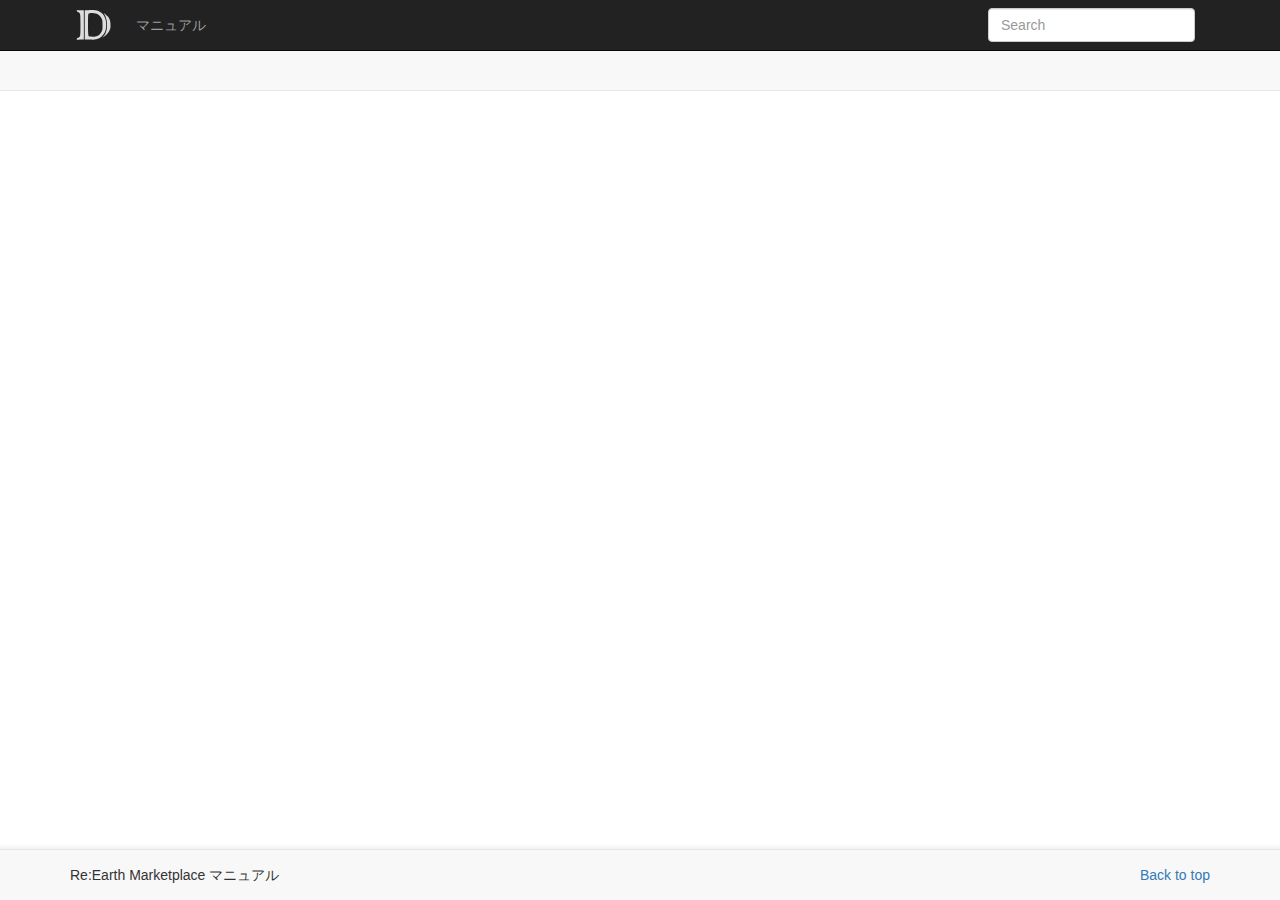
==== index.html @ 68f6476f "initial" ====
﻿<!DOCTYPE html>
<!--[if IE]><![endif]-->
<html>
  
  <head>
    <meta charset="utf-8">
    <meta http-equiv="X-UA-Compatible" content="IE=edge,chrome=1">
    <title> | Re:Earth Marketplace &#12510;&#12491;&#12517;&#12450;&#12523; </title>
    <meta name="viewport" content="width=device-width">
    <meta name="title" content=" | Re:Earth Marketplace &#12510;&#12491;&#12517;&#12450;&#12523; ">
    <meta name="generator" content="docfx 2.59.4.0">
    
    <link rel="shortcut icon" href="favicon.ico">
    <link rel="stylesheet" href="styles/docfx.vendor.css">
    <link rel="stylesheet" href="styles/docfx.css">
    <link rel="stylesheet" href="styles/main.css">
    <meta property="docfx:navrel" content="toc.html">
    <meta property="docfx:tocrel" content="toc.html">
    
    <meta property="docfx:rel" content="">
    
  </head>
  <body data-spy="scroll" data-target="#affix" data-offset="120">
    <div id="wrapper">
      <header>
        
        <nav id="autocollapse" class="navbar navbar-inverse ng-scope" role="navigation">
          <div class="container">
            <div class="navbar-header">
              <button type="button" class="navbar-toggle" data-toggle="collapse" data-target="#navbar">
                <span class="sr-only">Toggle navigation</span>
                <span class="icon-bar"></span>
                <span class="icon-bar"></span>
                <span class="icon-bar"></span>
              </button>
              
              <a class="navbar-brand" href="index.html">
                <img id="logo" class="svg" src="logo.svg" alt="">
              </a>
            </div>
            <div class="collapse navbar-collapse" id="navbar">
              <form class="navbar-form navbar-right" role="search" id="search">
                <div class="form-group">
                  <input type="text" class="form-control" id="search-query" placeholder="Search" autocomplete="off">
                </div>
              </form>
            </div>
          </div>
        </nav>
        
        <div class="subnav navbar navbar-default">
          <div class="container hide-when-search" id="breadcrumb">
            <ul class="breadcrumb">
              <li></li>
            </ul>
          </div>
        </div>
      </header>
      <div class="container body-content">
        
        <div id="search-results">
          <div class="search-list">Search Results for <span></span></div>
          <div class="sr-items">
            <p><i class="glyphicon glyphicon-refresh index-loading"></i></p>
          </div>
          <ul id="pagination" data-first="First" data-prev="Previous" data-next="Next" data-last="Last"></ul>
        </div>
      </div>
      <div role="main" class="container body-content hide-when-search">
        <div class="article row grid">
          <div class="col-md-10">
            <article class="content wrap" id="_content" data-uid="">

</article>
          </div>
          
          <div class="hidden-sm col-md-2" role="complementary">
            <div class="sideaffix">
              <div class="contribution">
                <ul class="nav">
                  <li>
                    <a href="https://github.com/eukarya-inc/PLATEAU-R4-PS23-plugin-sharing-platform-Manual/blob/main/index.md/#L1" class="contribution-link">Improve this Doc</a>
                  </li>
                </ul>
              </div>
              <nav class="bs-docs-sidebar hidden-print hidden-xs hidden-sm affix" id="affix">
                <h5>In This Article</h5>
                <div></div>
              </nav>
            </div>
          </div>
        </div>
      </div>
      
      <footer>
        <div class="grad-bottom"></div>
        <div class="footer">
          <div class="container">
            <span class="pull-right">
              <a href="#top">Back to top</a>
            </span>
            Re:Earth Marketplace マニュアル
            
          </div>
        </div>
      </footer>
    </div>
    
    <script type="text/javascript" src="styles/docfx.vendor.js"></script>
    <script type="text/javascript" src="styles/docfx.js"></script>
    <script type="text/javascript" src="styles/main.js"></script>
  </body>
</html>
---- styles/docfx.css ----
/* Copyright (c) Microsoft Corporation. All Rights Reserved. Licensed under the MIT License. See License.txt in the project root for license information. */
html,
body {
  font-family: 'Segoe UI', Tahoma, Helvetica, sans-serif;
  height: 100%;
}
button,
a {
  color: #337ab7;
  cursor: pointer;
}
button:hover,
button:focus,
a:hover,
a:focus {
  color: #23527c;
  text-decoration: none;
}
a.disable,
a.disable:hover {
  text-decoration: none;
  cursor: default;
  color: #000000;
}

h1, h2, h3, h4, h5, h6, .text-break {
    word-wrap: break-word;
    word-break: break-word;
}

h1 mark,
h2 mark,
h3 mark,
h4 mark,
h5 mark,
h6 mark {
  padding: 0;
}

.inheritance .level0:before,
.inheritance .level1:before,
.inheritance .level2:before,
.inheritance .level3:before,
.inheritance .level4:before,
.inheritance .level5:before,
.inheritance .level6:before,
.inheritance .level7:before,
.inheritance .level8:before,
.inheritance .level9:before {
    content: '↳';
    margin-right: 5px;
}

.inheritance .level0 {
    margin-left: 0em;
}

.inheritance .level1 {
    margin-left: 1em;
}

.inheritance .level2 {
    margin-left: 2em;
}

.inheritance .level3 {
    margin-left: 3em;
}

.inheritance .level4 {
    margin-left: 4em;
}

.inheritance .level5 {
    margin-left: 5em;
}

.inheritance .level6 {
    margin-left: 6em;
}

.inheritance .level7 {
    margin-left: 7em;
}

.inheritance .level8 {
    margin-left: 8em;
}

.inheritance .level9 {
    margin-left: 9em;
}

.level0.summary {
  margin: 2em 0 2em 0;
}

.level1.summary {
  margin: 1em 0 1em 0;
}

span.parametername,
span.paramref,
span.typeparamref {
    font-style: italic;
}
span.languagekeyword{
    font-weight: bold;
}

svg:hover path {
    fill: #ffffff;
}

.hljs {
  display: inline;
  background-color: inherit;
  padding: 0;
}
/* additional spacing fixes */
.btn + .btn {
  margin-left: 10px;
}
.btn.pull-right {
  margin-left: 10px;
  margin-top: 5px;
}
.table {
  margin-bottom: 10px;
}
table p {
  margin-bottom: 0;
}
table a {
  display: inline-block;
}

/* Make hidden attribute compatible with old browser.*/
[hidden] {
  display: none !important;
}

h1,
.h1,
h2,
.h2,
h3,
.h3 {
  margin-top: 15px;
  margin-bottom: 10px;
  font-weight: 400;
}
h4,
.h4,
h5,
.h5,
h6,
.h6 {
  margin-top: 10px;
  margin-bottom: 5px;
}
.navbar {
  margin-bottom: 0;
}
#wrapper {
  min-height: 100%;
  position: relative;
}
/* blends header footer and content together with gradient effect */
.grad-top {
  /* For Safari 5.1 to 6.0 */
  /* For Opera 11.1 to 12.0 */
  /* For Firefox 3.6 to 15 */
  background: linear-gradient(rgba(0, 0, 0, 0.05), rgba(0, 0, 0, 0));
  /* Standard syntax */
  height: 5px;
}
.grad-bottom {
  /* For Safari 5.1 to 6.0 */
  /* For Opera 11.1 to 12.0 */
  /* For Firefox 3.6 to 15 */
  background: linear-gradient(rgba(0, 0, 0, 0), rgba(0, 0, 0, 0.05));
  /* Standard syntax */
  height: 5px;
}
.divider {
  margin: 0 5px;
  color: #cccccc;
}
hr {
  border-color: #cccccc;
}
header {
  position: fixed;
  top: 0;
  left: 0;
  right: 0;
  z-index: 1000;
}
header .navbar {
  border-width: 0 0 1px;
  border-radius: 0;
}
.navbar-brand {
  font-size: inherit;
  padding: 0;
}
.navbar-collapse {
  margin: 0 -15px;
}
.subnav {
  min-height: 40px;
}

.inheritance h5, .inheritedMembers h5{
  padding-bottom: 5px;
  border-bottom: 1px solid #ccc;
}

article h1, article h2, article h3, article h4{
  margin-top: 25px;
}

article h4{
  border: 0;
  font-weight: bold;
  margin-top: 2em;
}

article span.small.pull-right{
  margin-top: 20px;
}

article section {
  margin-left: 1em;
}

/*.expand-all {
  padding: 10px 0;
}*/
.breadcrumb {
  margin: 0;
  padding: 10px 0;
  background-color: inherit;
  white-space: nowrap;
}
.breadcrumb > li + li:before {
  content: "\00a0/";
}
#autocollapse.collapsed .navbar-header {
  float: none;
}
#autocollapse.collapsed .navbar-toggle {
  display: block;
}
#autocollapse.collapsed .navbar-collapse {
  border-top: 1px solid transparent;
  box-shadow: inset 0 1px 0 rgba(255, 255, 255, 0.1);
}
#autocollapse.collapsed .navbar-collapse.collapse {
  display: none !important;
}
#autocollapse.collapsed .navbar-nav {
  float: none !important;
  margin: 7.5px -15px;
}
#autocollapse.collapsed .navbar-nav > li {
  float: none;
}
#autocollapse.collapsed .navbar-nav > li > a {
  padding-top: 10px;
  padding-bottom: 10px;
}
#autocollapse.collapsed .collapse.in,
#autocollapse.collapsed .collapsing {
  display: block !important;
}
#autocollapse.collapsed .collapse.in .navbar-right,
#autocollapse.collapsed .collapsing .navbar-right {
  float: none !important;
}
#autocollapse .form-group {
  width: 100%;
}
#autocollapse .form-control {
  width: 100%;
}
#autocollapse .navbar-header {
  margin-left: 0;
  margin-right: 0;
}
#autocollapse .navbar-brand {
  margin-left: 0;
}
.collapse.in,
.collapsing {
  text-align: center;
}
.collapsing .navbar-form {
  margin: 0 auto;
  max-width: 400px;
  padding: 10px 15px;
  box-shadow: inset 0 1px 0 rgba(255, 255, 255, 0.1), 0 1px 0 rgba(255, 255, 255, 0.1);
}
.collapsed .collapse.in .navbar-form {
  margin: 0 auto;
  max-width: 400px;
  padding: 10px 15px;
  box-shadow: inset 0 1px 0 rgba(255, 255, 255, 0.1), 0 1px 0 rgba(255, 255, 255, 0.1);
}
.navbar .navbar-nav {
  display: inline-block;
}
.docs-search {
  background: white;
  vertical-align: middle;
}
.docs-search > .search-query {
  font-size: 14px;
  border: 0;
  width: 120%;
  color: #555;
}
.docs-search > .search-query:focus {
  outline: 0;
}
.search-results-frame {
  clear: both;
  display: table;
  width: 100%;
}
.search-results.ng-hide {
  display: none;
}
.search-results-container {
  padding-bottom: 1em;
  border-top: 1px solid #111;
  background: rgba(25, 25, 25, 0.5);
}
.search-results-container .search-results-group {
  padding-top: 50px !important;
  padding: 10px;
}
.search-results-group-heading {
  font-family: "Open Sans";
  padding-left: 10px;
  color: white;
}
.search-close {
  position: absolute;
  left: 50%;
  margin-left: -100px;
  color: white;
  text-align: center;
  padding: 5px;
  background: #333;
  border-top-right-radius: 5px;
  border-top-left-radius: 5px;
  width: 200px;
  box-shadow: 0 0 10px #111;
}
#search {
  display: none;
}

/* Search results display*/
#search-results {
  max-width: 960px !important;
  margin-top: 120px;
  margin-bottom: 115px;
  margin-left: auto;
  margin-right: auto;
  line-height: 1.8;
  display: none;
}

#search-results>.search-list {
  text-align: center;
  font-size: 2.5rem;
  margin-bottom: 50px;
}

#search-results p {
  text-align: center;
}

#search-results p .index-loading {
  animation: index-loading 1.5s infinite linear;
  -webkit-animation: index-loading 1.5s infinite linear;
  -o-animation: index-loading 1.5s infinite linear;
  font-size: 2.5rem;
}

@keyframes index-loading {
    from { transform: scale(1) rotate(0deg);}
    to { transform: scale(1) rotate(360deg);}
}

@-webkit-keyframes index-loading {
    from { -webkit-transform: rotate(0deg);}
    to { -webkit-transform: rotate(360deg);}
}

@-o-keyframes index-loading {
    from { -o-transform: rotate(0deg);}
    to { -o-transform: rotate(360deg);}
}

#search-results .sr-items {
  font-size: 24px;
}

.sr-item {
  margin-bottom: 25px;
}

.sr-item>.item-href {
  font-size: 14px;
  color: #093;
}

.sr-item>.item-brief {
  font-size: 13px;
}

.pagination>li>a {
  color: #47A7A0
}

.pagination>.active>a {
  background-color: #47A7A0;
  border-color: #47A7A0;
}

.fixed_header {
  position: fixed;
  width: 100%;
  padding-bottom: 10px;
  padding-top: 10px;
  margin: 0px;
  top: 0;
  z-index: 9999;
  left: 0;
}

.fixed_header+.toc{
  margin-top: 50px;
  margin-left: 0;
}

.sidenav, .fixed_header, .toc  {
  background-color: #f1f1f1;
}

.sidetoc {
  position: fixed;
  width: 260px;
  top: 150px;
  bottom: 0;
  overflow-x: hidden;
  overflow-y: auto;
  background-color: #f1f1f1;
  border-left: 1px solid #e7e7e7;
  border-right: 1px solid #e7e7e7;
  z-index: 1;
}

.sidetoc.shiftup {
  bottom: 70px;
}

body .toc{
  background-color: #f1f1f1;
  overflow-x: hidden;
}

.sidetoggle.ng-hide {
  display: block !important;
}
.sidetoc-expand > .caret {
  margin-left: 0px;
  margin-top: -2px;
}
.sidetoc-expand > .caret-side {
  border-left: 4px solid;
  border-top: 4px solid transparent;
  border-bottom: 4px solid transparent;
  margin-left: 4px;
  margin-top: -4px;
}
.sidetoc-heading {
  font-weight: 500;
}

.toc {
  margin: 0px 0 0 10px;
  padding: 0 10px;
}
.expand-stub {
  position: absolute;
  left: -10px;
}
.toc .nav > li > a.sidetoc-expand {
  position: absolute;
  top: 0;
  left: 0;
}
.toc .nav > li > a {
  color: #666666;
  margin-left: 5px;
  display: block;
  padding: 0;
}
.toc .nav > li > a:hover,
.toc .nav > li > a:focus {
  color: #000000;
  background: none;
  text-decoration: inherit;
}
.toc .nav > li.active > a {
  color: #337ab7;
}
.toc .nav > li.active > a:hover,
.toc .nav > li.active > a:focus {
  color: #23527c;
}

.toc .nav > li> .expand-stub {
  cursor: pointer;
}

.toc .nav > li.active > .expand-stub::before,
.toc .nav > li.in > .expand-stub::before,
.toc .nav > li.in.active > .expand-stub::before,
.toc .nav > li.filtered > .expand-stub::before {
    content: "-";
}

.toc .nav > li > .expand-stub::before,
.toc .nav > li.active > .expand-stub::before {
    content: "+";
}

.toc .nav > li.filtered > ul,
.toc .nav > li.in > ul {
  display: block;
}

.toc .nav > li > ul {
  display: none;
}

.toc ul{
  font-size: 12px;
  margin: 0 0 0 3px;
}

.toc .level1 > li {
  font-weight: bold;
  margin-top: 10px;
  position: relative;
  font-size: 16px;
}
.toc .level2 {
  font-weight: normal;
  margin: 5px 0 0 15px;
  font-size: 14px;
}
.toc-toggle {
  display: none;
  margin: 0 15px 0px 15px;
}
.sidefilter {
  position: fixed;
  top: 90px;
  width: 260px;
  background-color: #f1f1f1;
  padding: 15px;
  border-left: 1px solid #e7e7e7;
  border-right: 1px solid #e7e7e7;
  z-index: 1;
}
.toc-filter {
  border-radius: 5px;
  background: #fff;
  color: #666666;
  padding: 5px;
  position: relative;
  margin: 0 5px 0 5px;
}
.toc-filter > input {
  border: 0;
  color: #666666;
  padding-left: 20px;
  padding-right: 20px;
  width: 100%;
}
.toc-filter > input:focus {
  outline: 0;
}
.toc-filter > .filter-icon {
  position: absolute;
  top: 10px;
  left: 5px;
}
.toc-filter > .clear-icon {
  position: absolute;
  top: 10px;
  right: 5px;
}
.article {
  margin-top: 120px;
  margin-bottom: 115px;
}

#_content>a{
  margin-top: 105px;
}

.article.grid-right {
  margin-left: 280px;
}

.inheritance hr {
  margin-top: 5px;
  margin-bottom: 5px;
}
.article img {
  max-width: 100%;
}
.sideaffix {
  display: none;
  margin-top: 50px;
  font-size: 12px;
  max-height: 100%;
  overflow: hidden;
  top: 100px;
  bottom: 10px;
  position: fixed;
}
.sideaffix.shiftup {
  bottom: 70px;
}
.affix {
  position: relative;
  height: 100%;
}
.sideaffix > div.contribution {
  margin-bottom: 20px;
}
.sideaffix > div.contribution > ul > li > a.contribution-link {
  padding: 6px 10px;
  font-weight: bold;
  font-size: 14px;
}
.sideaffix > div.contribution > ul > li > a.contribution-link:hover {
  background-color: #ffffff;
}
.sideaffix ul.nav > li > a:focus {
  background: none;
}
.affix h5 {
  font-weight: bold;
  text-transform: uppercase;
  padding-left: 10px;
  font-size: 12px;
}
.affix > ul.level1 {
  overflow: hidden;
  padding-bottom: 10px;
  height: calc(100% - 100px);
}
.affix ul > li > a:before {
  color: #cccccc;
  position: absolute;
}
.affix ul > li > a:hover {
  background: none;
  color: #666666;
}
.affix ul > li.active > a,
.affix ul > li.active > a:before {
  color: #337ab7;
}
.affix ul > li > a {
  padding: 5px 12px;
  color: #666666;
}
.affix > ul > li.active:last-child {
  margin-bottom: 50px;
}
.affix > ul > li > a:before {
  content: "|";
  font-size: 16px;
  top: 1px;
  left: 0;
}
.affix > ul > li.active > a,
.affix > ul > li.active > a:before {
  color: #337ab7;
  font-weight: bold;
}
.affix ul ul > li > a {
  padding: 2px 15px;
}
.affix ul ul > li > a:before {
  content: ">";
  font-size: 14px;
  top: -1px;
  left: 5px;
}
.affix ul > li > a:before,
.affix ul ul {
  display: none;
}
.affix ul > li.active > ul,
.affix ul > li.active > a:before,
.affix ul > li > a:hover:before {
  display: block;
  white-space: nowrap;
}
.codewrapper {
  position: relative;
}
.trydiv {
  height: 0px;
}
.tryspan {
  position: absolute;
  top: 0px;
  right: 0px;
  border-style: solid;
  border-radius: 0px 4px;
  box-sizing: border-box;
  border-width: 1px;
  border-color: #cccccc;
  text-align: center;
  padding: 2px 8px;
  background-color: white;
  font-size: 12px;
  cursor: pointer;
  z-index: 100;
  display: none;
  color: #767676;
}
.tryspan:hover {
  background-color: #3b8bd0;
  color: white;
  border-color: #3b8bd0;
}
.codewrapper:hover .tryspan {
  display: block;
}
.sample-response .response-content{
  max-height: 200px;
}
footer {
  position: absolute;
  left: 0;
  right: 0;
  bottom: 0;
  z-index: 1000;
}
.footer {
  border-top: 1px solid #e7e7e7;
  background-color: #f8f8f8;
  padding: 15px 0;
}
@media (min-width: 768px) {
  #sidetoggle.collapse {
    display: block;
  }
  .topnav .navbar-nav {
    float: none;
    white-space: nowrap;
  }
  .topnav .navbar-nav > li {
    float: none;
    display: inline-block;
  }
}
@media only screen and (max-width: 768px) {
  #mobile-indicator {
    display: block;
  }
  /* TOC display for responsive */
  .article {
    margin-top: 30px !important;
  }
  header {
    position: static;
  }
  .topnav {
    text-align: center;
  }
  .sidenav {
    padding: 15px 0;
    margin-left: -15px;
    margin-right: -15px;
  }
  .sidefilter {
    position: static;
    width: auto;
    float: none;
    border: none;
  }
  .sidetoc {
    position: static;
    width: auto;
    float: none;
    padding-bottom: 0px;
    border: none;
  }
  .toc .nav > li, .toc .nav > li >a {
    display: inline-block;
  }
  .toc li:after {
    margin-left: -3px;
    margin-right: 5px;
    content: ", ";
    color: #666666;
  }
  .toc .level1 > li {
    display: block;
  }
  
  .toc .level1 > li:after {
    display: none;
  }
  .article.grid-right {
    margin-left: 0;
  }
  .grad-top,
  .grad-bottom {
    display: none;
  }
  .toc-toggle {
    display: block;
  }
  .sidetoggle.ng-hide {
    display: none !important;
  }
  /*.expand-all {
    display: none;
  }*/
  .sideaffix {
    display: none;
  }
  .mobile-hide {
    display: none;
  }
  .breadcrumb {
    white-space: inherit;
  }

  /* workaround for #hashtag url is no longer needed*/
  h1:before,
  h2:before,
  h3:before,
  h4:before {
      content: '';
      display: none;
  }
}

/* For toc iframe */
@media (max-width: 260px) {
  .toc .level2 > li {
    display: block;
  }

  .toc .level2 > li:after {
    display: none;
  }
}

/* Code snippet */
code {
  color: #717374;
  background-color: #f1f2f3;
}

a code {
  color: #337ab7;
  background-color: #f1f2f3;
}

a code:hover {
  text-decoration: underline;
}

.hljs-keyword {
  color: rgb(86,156,214);
}

.hljs-string {
  color: rgb(214, 157, 133);
}

pre {
  border: 0;
}

/* For code snippet line highlight */
pre > code .line-highlight {
  background-color: #ffffcc;
}

/* Alerts */
.alert h5 {
    text-transform: uppercase;
    font-weight: bold;
    margin-top: 0;
}

.alert h5:before {
    position:relative;
    top:1px;
    display:inline-block;
    font-family:'Glyphicons Halflings';
    line-height:1;
    -webkit-font-smoothing:antialiased;
    -moz-osx-font-smoothing:grayscale;
    margin-right: 5px;
    font-weight: normal;
}

.alert-info h5:before {
    content:"\e086"
}

.alert-warning h5:before {
    content:"\e127"
}

.alert-danger h5:before {
    content:"\e107"
}

/* For Embedded Video */
div.embeddedvideo {
    padding-top: 56.25%;
    position: relative;
    width: 100%;
}

div.embeddedvideo iframe {
    position: absolute;
    top: 0;
    left: 0;
    right: 0;
    bottom: 0;
    width: 100%;
    height: 100%;
}

/* For printer */
@media print{
  .article.grid-right {
    margin-top: 0px;
    margin-left: 0px;
  }
  .sideaffix {
    display: none;
  }
  .mobile-hide {
    display: none;
  }
  .footer {
    display: none;
  }
}

/* For tabbed content */

.tabGroup {
  margin-top: 1rem; }
  .tabGroup ul[role="tablist"] {
    margin: 0;
    padding: 0;
    list-style: none; }
    .tabGroup ul[role="tablist"] > li {
      list-style: none;
      display: inline-block; }
  .tabGroup a[role="tab"] {
    color: #6e6e6e;
    box-sizing: border-box;
    display: inline-block;
    padding: 5px 7.5px;
    text-decoration: none;
    border-bottom: 2px solid #fff; }
    .tabGroup a[role="tab"]:hover, .tabGroup a[role="tab"]:focus, .tabGroup a[role="tab"][aria-selected="true"] {
      border-bottom: 2px solid #0050C5; }
    .tabGroup a[role="tab"][aria-selected="true"] {
      color: #222; }
    .tabGroup a[role="tab"]:hover, .tabGroup a[role="tab"]:focus {
      color: #0050C5; }
    .tabGroup a[role="tab"]:focus {
      outline: 1px solid #0050C5;
      outline-offset: -1px; }
  @media (min-width: 768px) {
    .tabGroup a[role="tab"] {
      padding: 5px 15px; } }
  .tabGroup section[role="tabpanel"] {
    border: 1px solid #e0e0e0;
    padding: 15px;
    margin: 0;
    overflow: hidden; }
    .tabGroup section[role="tabpanel"] > .codeHeader,
    .tabGroup section[role="tabpanel"] > pre {
      margin-left: -16px;
      margin-right: -16px; }
    .tabGroup section[role="tabpanel"] > :first-child {
      margin-top: 0; }
    .tabGroup section[role="tabpanel"] > pre:last-child {
      display: block;
      margin-bottom: -16px; }

.mainContainer[dir='rtl'] main ul[role="tablist"] {
  margin: 0; }

/* Color theme */

/* These are not important, tune down **/
.decalaration, .fieldValue, .parameters, .returns {
  color: #a2a2a2;
}

/* Major sections, increase visibility **/
#fields, #properties, #methods, #events {
    font-weight: bold;
    margin-top: 2em;
}
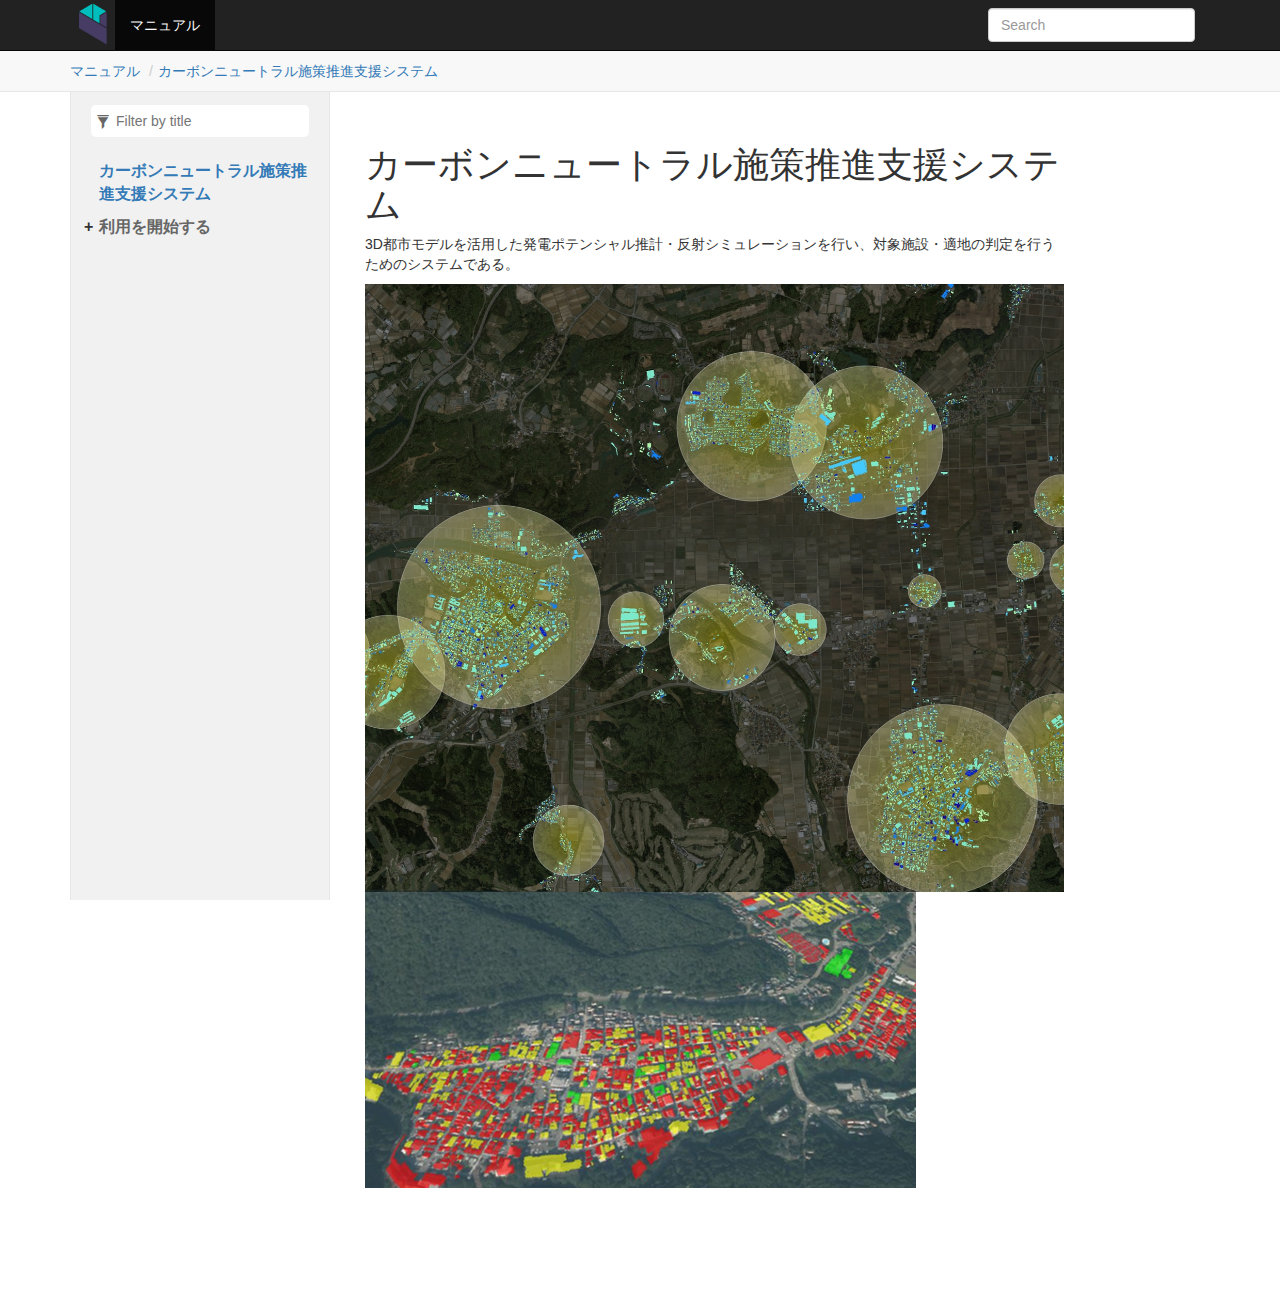
==== commit cfc4fa1b: "update directory" ====
--- a/index.html
+++ b/index.html
@@ -1,21 +1,20 @@
 ﻿<!DOCTYPE html>
 <!--[if IE]><![endif]-->
 <html>
-  
+
   <head>
     <meta charset="utf-8">
-    <meta http-equiv="X-UA-Compatible" content="IE=edge,chrome=1">
-    <title> | Re:Earth Marketplace &#12510;&#12491;&#12517;&#12450;&#12523; </title>
-    <meta name="viewport" content="width=device-width">
-    <meta name="title" content=" | Re:Earth Marketplace &#12510;&#12491;&#12517;&#12450;&#12523; ">
-    <meta name="generator" content="docfx 2.59.4.0">
+      <meta http-equiv="X-UA-Compatible" content="IE=edge,chrome=1">
+      <title>カーボンニュートラル施策推進支援システム </title>
+      <meta name="viewport" content="width=device-width">
+      <meta name="title" content="カーボンニュートラル施策推進支援システム ">
     
-    <link rel="shortcut icon" href="favicon.ico">
-    <link rel="stylesheet" href="styles/docfx.vendor.css">
-    <link rel="stylesheet" href="styles/docfx.css">
-    <link rel="stylesheet" href="styles/main.css">
-    <meta property="docfx:navrel" content="toc.html">
-    <meta property="docfx:tocrel" content="toc.html">
+      <link rel="shortcut icon" href="favicon.ico">
+      <link rel="stylesheet" href="styles/docfx.vendor.min.css">
+      <link rel="stylesheet" href="styles/docfx.css">
+      <link rel="stylesheet" href="styles/main.css">
+      <meta property="docfx:navrel" content="toc.html">
+      <meta property="docfx:tocrel" content="manual/toc.html">
     
     <meta property="docfx:rel" content="">
     
@@ -23,7 +22,7 @@
   <body data-spy="scroll" data-target="#affix" data-offset="120">
     <div id="wrapper">
       <header>
-        
+
         <nav id="autocollapse" class="navbar navbar-inverse ng-scope" role="navigation">
           <div class="container">
             <div class="navbar-header">
@@ -33,9 +32,9 @@
                 <span class="icon-bar"></span>
                 <span class="icon-bar"></span>
               </button>
-              
+
               <a class="navbar-brand" href="index.html">
-                <img id="logo" class="svg" src="logo.svg" alt="">
+                <img id="logo" class="svg" src="resources/logo.svg" alt="">
               </a>
             </div>
             <div class="collapse navbar-collapse" id="navbar">
@@ -47,7 +46,7 @@
             </div>
           </div>
         </nav>
-        
+
         <div class="subnav navbar navbar-default">
           <div class="container hide-when-search" id="breadcrumb">
             <ul class="breadcrumb">
@@ -57,7 +56,7 @@
         </div>
       </header>
       <div class="container body-content">
-        
+
         <div id="search-results">
           <div class="search-list">Search Results for <span></span></div>
           <div class="sr-items">
@@ -67,31 +66,36 @@
         </div>
       </div>
       <div role="main" class="container body-content hide-when-search">
-        <div class="article row grid">
+
+        <div class="sidenav hide-when-search">
+          <a class="btn toc-toggle collapse" data-toggle="collapse" href="#sidetoggle" aria-expanded="false" aria-controls="sidetoggle">Show / Hide Table of Contents</a>
+          <div class="sidetoggle collapse" id="sidetoggle">
+            <div id="sidetoc"></div>
+          </div>
+        </div>
+        <div class="article row grid-right">
           <div class="col-md-10">
             <article class="content wrap" id="_content" data-uid="">
+<h1 id="カーボンニュートラル施策推進支援システム">カーボンニュートラル施策推進支援システム</h1>
+
+<p>3D都市モデルを活用した発電ポテンシャル推計・反射シミュレーションを行い、対象施設・適地の判定を行うためのシステムである。</p>
+<p><img src="resources/index1.png" alt="">
+<img src="resources/index2.png" alt=""></p>
 
 </article>
           </div>
-          
+
           <div class="hidden-sm col-md-2" role="complementary">
             <div class="sideaffix">
-              <div class="contribution">
-                <ul class="nav">
-                  <li>
-                    <a href="https://github.com/eukarya-inc/PLATEAU-R4-PS23-plugin-sharing-platform-Manual/blob/main/index.md/#L1" class="contribution-link">Improve this Doc</a>
-                  </li>
-                </ul>
-              </div>
               <nav class="bs-docs-sidebar hidden-print hidden-xs hidden-sm affix" id="affix">
-                <h5>In This Article</h5>
+                <h5>In this article</h5>
                 <div></div>
               </nav>
             </div>
           </div>
         </div>
       </div>
-      
+
       <footer>
         <div class="grad-bottom"></div>
         <div class="footer">
@@ -99,14 +103,14 @@
             <span class="pull-right">
               <a href="#top">Back to top</a>
             </span>
-            Re:Earth Marketplace マニュアル
-            
+      
+      <span>Generated by <strong>DocFX</strong></span>
           </div>
         </div>
       </footer>
     </div>
-    
-    <script type="text/javascript" src="styles/docfx.vendor.js"></script>
+
+    <script type="text/javascript" src="styles/docfx.vendor.min.js"></script>
     <script type="text/javascript" src="styles/docfx.js"></script>
     <script type="text/javascript" src="styles/main.js"></script>
   </body>
--- a/styles/docfx.css
+++ b/styles/docfx.css
@@ -1,4 +1,7 @@
-/* Copyright (c) Microsoft Corporation. All Rights Reserved. Licensed under the MIT License. See License.txt in the project root for license information. */
+/**
+ * Licensed to the .NET Foundation under one or more agreements.
+ * The .NET Foundation licenses this file to you under the MIT license.
+ */
 html,
 body {
   font-family: 'Segoe UI', Tahoma, Helvetica, sans-serif;
@@ -108,10 +111,6 @@
     font-weight: bold;
 }
 
-svg:hover path {
-    fill: #ffffff;
-}
-
 .hljs {
   display: inline;
   background-color: inherit;
@@ -499,6 +498,10 @@
 .expand-stub {
   position: absolute;
   left: -10px;
+  font-weight: bold;
+}
+.expand-stub + a {
+  font-weight: bold;
 }
 .toc .nav > li > a.sidetoc-expand {
   position: absolute;
@@ -629,7 +632,6 @@
   max-width: 100%;
 }
 .sideaffix {
-  display: none;
   margin-top: 50px;
   font-size: 12px;
   max-height: 100%;
@@ -823,7 +825,7 @@
   .toc .level1 > li {
     display: block;
   }
-  
+
   .toc .level1 > li:after {
     display: none;
   }
@@ -1022,7 +1024,7 @@
 /* Color theme */
 
 /* These are not important, tune down **/
-.decalaration, .fieldValue, .parameters, .returns {
+.declaration, .fieldValue, .parameters, .returns {
   color: #a2a2a2;
 }
 
@@ -1031,3 +1033,9 @@
     font-weight: bold;
     margin-top: 2em;
 }
+
+@media print {
+  @page {
+    margin: .4in;
+  }
+}
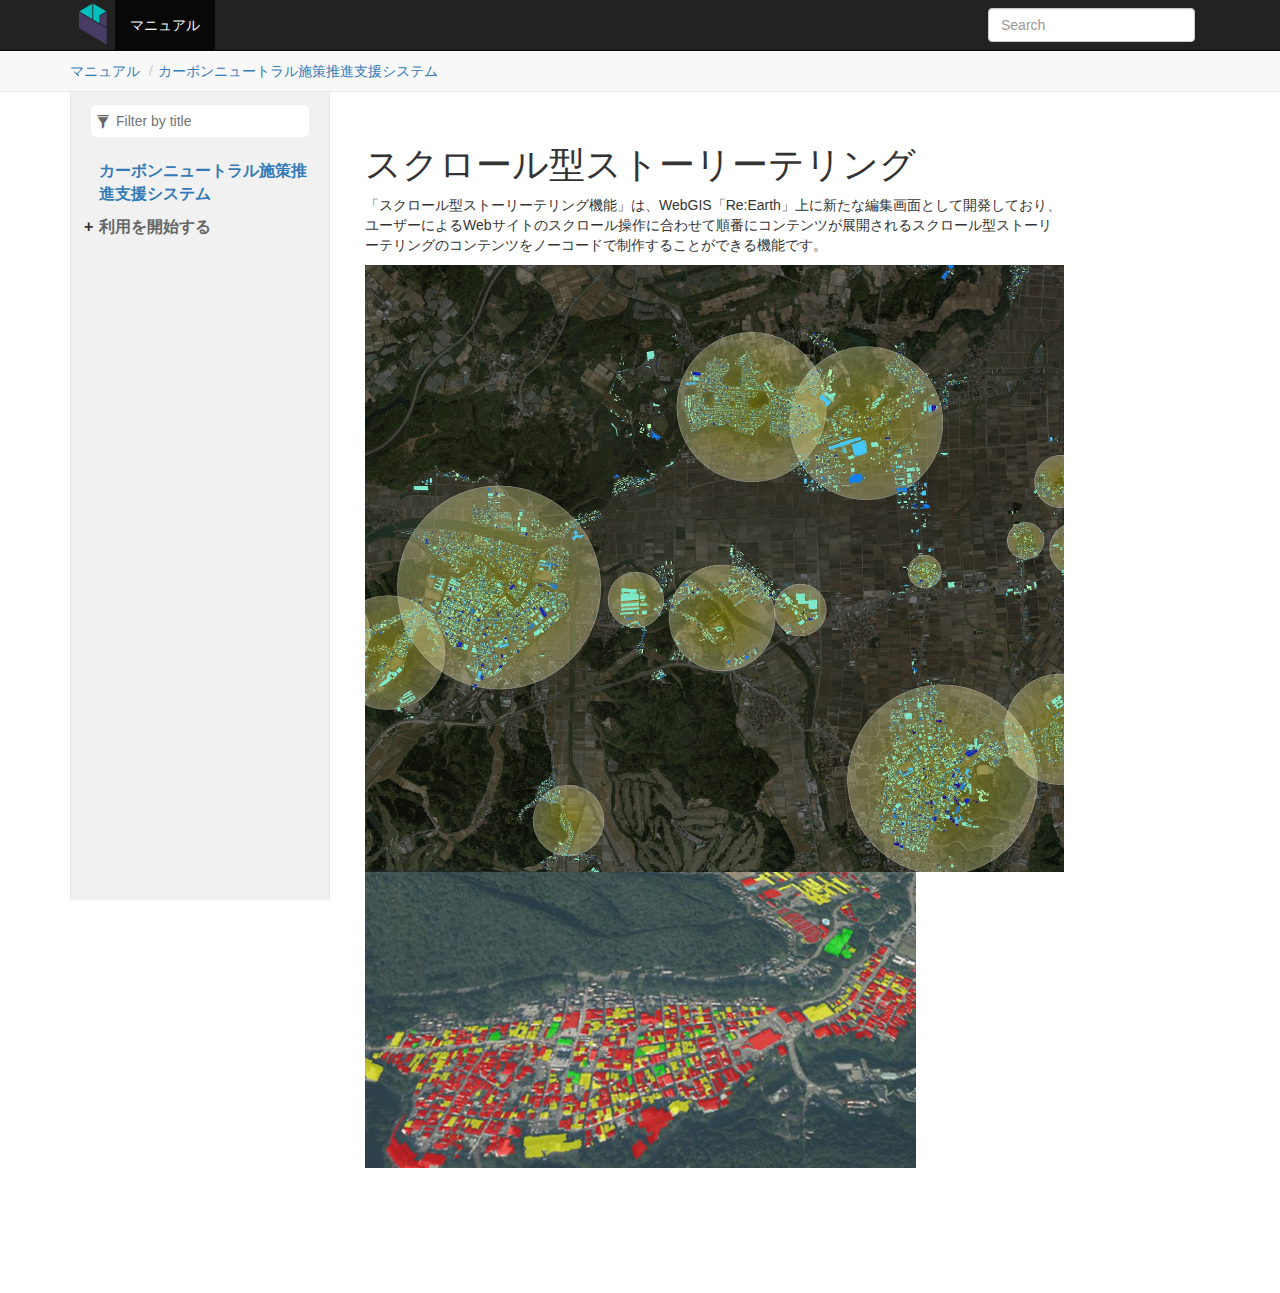
==== commit a2494fe8: "fix files" ====
--- a/index.html
+++ b/index.html
@@ -1,32 +1,38 @@
 ﻿<!DOCTYPE html>
-<!--[if IE]><![endif]-->
+<!--[if IE]> <![endif]-->
 <html>
+  <head>
+    <meta charset="utf-8" />
+    <meta http-equiv="X-UA-Compatible" content="IE=edge,chrome=1" />
+    <title>スクロール型ストーリーテリング</title>
+    <meta name="viewport" content="width=device-width" />
+    <meta name="title" content="スクロール型ストーリーテリング" />
 
-  <head>
-    <meta charset="utf-8">
-      <meta http-equiv="X-UA-Compatible" content="IE=edge,chrome=1">
-      <title>カーボンニュートラル施策推進支援システム </title>
-      <meta name="viewport" content="width=device-width">
-      <meta name="title" content="カーボンニュートラル施策推進支援システム ">
-    
-      <link rel="shortcut icon" href="favicon.ico">
-      <link rel="stylesheet" href="styles/docfx.vendor.min.css">
-      <link rel="stylesheet" href="styles/docfx.css">
-      <link rel="stylesheet" href="styles/main.css">
-      <meta property="docfx:navrel" content="toc.html">
-      <meta property="docfx:tocrel" content="manual/toc.html">
-    
-    <meta property="docfx:rel" content="">
-    
+    <link rel="shortcut icon" href="favicon.ico" />
+    <link rel="stylesheet" href="styles/docfx.vendor.min.css" />
+    <link rel="stylesheet" href="styles/docfx.css" />
+    <link rel="stylesheet" href="styles/main.css" />
+    <meta property="docfx:navrel" content="toc.html" />
+    <meta property="docfx:tocrel" content="manual/toc.html" />
+
+    <meta property="docfx:rel" content="" />
   </head>
   <body data-spy="scroll" data-target="#affix" data-offset="120">
     <div id="wrapper">
       <header>
-
-        <nav id="autocollapse" class="navbar navbar-inverse ng-scope" role="navigation">
+        <nav
+          id="autocollapse"
+          class="navbar navbar-inverse ng-scope"
+          role="navigation"
+        >
           <div class="container">
             <div class="navbar-header">
-              <button type="button" class="navbar-toggle" data-toggle="collapse" data-target="#navbar">
+              <button
+                type="button"
+                class="navbar-toggle"
+                data-toggle="collapse"
+                data-target="#navbar"
+              >
                 <span class="sr-only">Toggle navigation</span>
                 <span class="icon-bar"></span>
                 <span class="icon-bar"></span>
@@ -34,13 +40,19 @@
               </button>
 
               <a class="navbar-brand" href="index.html">
-                <img id="logo" class="svg" src="resources/logo.svg" alt="">
+                <img id="logo" class="svg" src="resources/logo.svg" alt="" />
               </a>
             </div>
             <div class="collapse navbar-collapse" id="navbar">
               <form class="navbar-form navbar-right" role="search" id="search">
                 <div class="form-group">
-                  <input type="text" class="form-control" id="search-query" placeholder="Search" autocomplete="off">
+                  <input
+                    type="text"
+                    class="form-control"
+                    id="search-query"
+                    placeholder="Search"
+                    autocomplete="off"
+                  />
                 </div>
               </form>
             </div>
@@ -56,19 +68,30 @@
         </div>
       </header>
       <div class="container body-content">
-
         <div id="search-results">
           <div class="search-list">Search Results for <span></span></div>
           <div class="sr-items">
             <p><i class="glyphicon glyphicon-refresh index-loading"></i></p>
           </div>
-          <ul id="pagination" data-first="First" data-prev="Previous" data-next="Next" data-last="Last"></ul>
+          <ul
+            id="pagination"
+            data-first="First"
+            data-prev="Previous"
+            data-next="Next"
+            data-last="Last"
+          ></ul>
         </div>
       </div>
       <div role="main" class="container body-content hide-when-search">
-
         <div class="sidenav hide-when-search">
-          <a class="btn toc-toggle collapse" data-toggle="collapse" href="#sidetoggle" aria-expanded="false" aria-controls="sidetoggle">Show / Hide Table of Contents</a>
+          <a
+            class="btn toc-toggle collapse"
+            data-toggle="collapse"
+            href="#sidetoggle"
+            aria-expanded="false"
+            aria-controls="sidetoggle"
+            >Show / Hide Table of Contents</a
+          >
           <div class="sidetoggle collapse" id="sidetoggle">
             <div id="sidetoc"></div>
           </div>
@@ -76,18 +99,26 @@
         <div class="article row grid-right">
           <div class="col-md-10">
             <article class="content wrap" id="_content" data-uid="">
-<h1 id="カーボンニュートラル施策推進支援システム">カーボンニュートラル施策推進支援システム</h1>
+              <h1 id="スクロール型ストーリーテリング">
+                スクロール型ストーリーテリング
+              </h1>
 
-<p>3D都市モデルを活用した発電ポテンシャル推計・反射シミュレーションを行い、対象施設・適地の判定を行うためのシステムである。</p>
-<p><img src="resources/index1.png" alt="">
-<img src="resources/index2.png" alt=""></p>
-
-</article>
+              <p>
+                「スクロール型ストーリーテリング機能」は、WebGIS「Re:Earth」上に新たな編集画面として開発しており、ユーザーによるWebサイトのスクロール操作に合わせて順番にコンテンツが展開されるスクロール型ストーリーテリングのコンテンツをノーコードで制作することができる機能です。
+              </p>
+              <p>
+                <img src="resources/index1.png" alt="" />
+                <img src="resources/index2.png" alt="" />
+              </p>
+            </article>
           </div>
 
           <div class="hidden-sm col-md-2" role="complementary">
             <div class="sideaffix">
-              <nav class="bs-docs-sidebar hidden-print hidden-xs hidden-sm affix" id="affix">
+              <nav
+                class="bs-docs-sidebar hidden-print hidden-xs hidden-sm affix"
+                id="affix"
+              >
                 <h5>In this article</h5>
                 <div></div>
               </nav>
@@ -103,8 +134,8 @@
             <span class="pull-right">
               <a href="#top">Back to top</a>
             </span>
-      
-      <span>Generated by <strong>DocFX</strong></span>
+
+            <span>Generated by <strong>DocFX</strong></span>
           </div>
         </div>
       </footer>
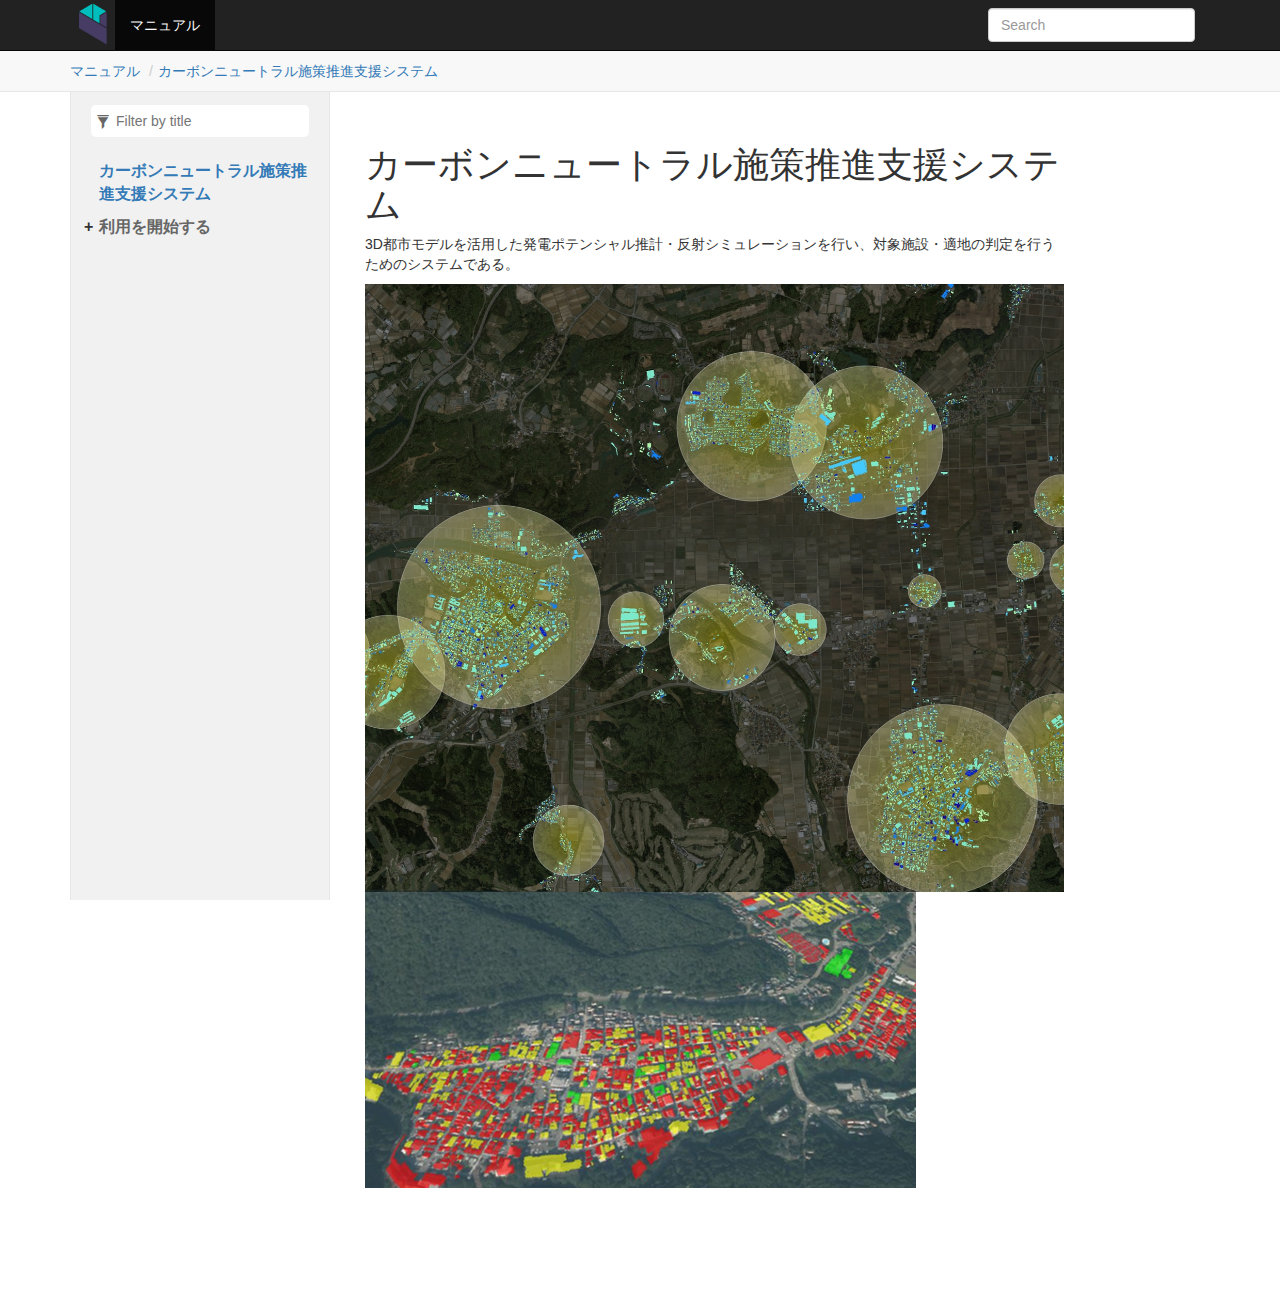
==== commit e6e6954e: "fix files" ====
--- a/index.html
+++ b/index.html
@@ -1,38 +1,32 @@
 ﻿<!DOCTYPE html>
-<!--[if IE]> <![endif]-->
+<!--[if IE]><![endif]-->
 <html>
+
   <head>
-    <meta charset="utf-8" />
-    <meta http-equiv="X-UA-Compatible" content="IE=edge,chrome=1" />
-    <title>スクロール型ストーリーテリング</title>
-    <meta name="viewport" content="width=device-width" />
-    <meta name="title" content="スクロール型ストーリーテリング" />
-
-    <link rel="shortcut icon" href="favicon.ico" />
-    <link rel="stylesheet" href="styles/docfx.vendor.min.css" />
-    <link rel="stylesheet" href="styles/docfx.css" />
-    <link rel="stylesheet" href="styles/main.css" />
-    <meta property="docfx:navrel" content="toc.html" />
-    <meta property="docfx:tocrel" content="manual/toc.html" />
-
-    <meta property="docfx:rel" content="" />
+    <meta charset="utf-8">
+      <meta http-equiv="X-UA-Compatible" content="IE=edge,chrome=1">
+      <title>カーボンニュートラル施策推進支援システム </title>
+      <meta name="viewport" content="width=device-width">
+      <meta name="title" content="カーボンニュートラル施策推進支援システム ">
+    
+      <link rel="shortcut icon" href="favicon.ico">
+      <link rel="stylesheet" href="styles/docfx.vendor.min.css">
+      <link rel="stylesheet" href="styles/docfx.css">
+      <link rel="stylesheet" href="styles/main.css">
+      <meta property="docfx:navrel" content="toc.html">
+      <meta property="docfx:tocrel" content="manual/toc.html">
+    
+    <meta property="docfx:rel" content="">
+    
   </head>
   <body data-spy="scroll" data-target="#affix" data-offset="120">
     <div id="wrapper">
       <header>
-        <nav
-          id="autocollapse"
-          class="navbar navbar-inverse ng-scope"
-          role="navigation"
-        >
+
+        <nav id="autocollapse" class="navbar navbar-inverse ng-scope" role="navigation">
           <div class="container">
             <div class="navbar-header">
-              <button
-                type="button"
-                class="navbar-toggle"
-                data-toggle="collapse"
-                data-target="#navbar"
-              >
+              <button type="button" class="navbar-toggle" data-toggle="collapse" data-target="#navbar">
                 <span class="sr-only">Toggle navigation</span>
                 <span class="icon-bar"></span>
                 <span class="icon-bar"></span>
@@ -40,19 +34,13 @@
               </button>
 
               <a class="navbar-brand" href="index.html">
-                <img id="logo" class="svg" src="resources/logo.svg" alt="" />
+                <img id="logo" class="svg" src="resources/logo.svg" alt="">
               </a>
             </div>
             <div class="collapse navbar-collapse" id="navbar">
               <form class="navbar-form navbar-right" role="search" id="search">
                 <div class="form-group">
-                  <input
-                    type="text"
-                    class="form-control"
-                    id="search-query"
-                    placeholder="Search"
-                    autocomplete="off"
-                  />
+                  <input type="text" class="form-control" id="search-query" placeholder="Search" autocomplete="off">
                 </div>
               </form>
             </div>
@@ -68,30 +56,19 @@
         </div>
       </header>
       <div class="container body-content">
+
         <div id="search-results">
           <div class="search-list">Search Results for <span></span></div>
           <div class="sr-items">
             <p><i class="glyphicon glyphicon-refresh index-loading"></i></p>
           </div>
-          <ul
-            id="pagination"
-            data-first="First"
-            data-prev="Previous"
-            data-next="Next"
-            data-last="Last"
-          ></ul>
+          <ul id="pagination" data-first="First" data-prev="Previous" data-next="Next" data-last="Last"></ul>
         </div>
       </div>
       <div role="main" class="container body-content hide-when-search">
+
         <div class="sidenav hide-when-search">
-          <a
-            class="btn toc-toggle collapse"
-            data-toggle="collapse"
-            href="#sidetoggle"
-            aria-expanded="false"
-            aria-controls="sidetoggle"
-            >Show / Hide Table of Contents</a
-          >
+          <a class="btn toc-toggle collapse" data-toggle="collapse" href="#sidetoggle" aria-expanded="false" aria-controls="sidetoggle">Show / Hide Table of Contents</a>
           <div class="sidetoggle collapse" id="sidetoggle">
             <div id="sidetoc"></div>
           </div>
@@ -99,26 +76,18 @@
         <div class="article row grid-right">
           <div class="col-md-10">
             <article class="content wrap" id="_content" data-uid="">
-              <h1 id="スクロール型ストーリーテリング">
-                スクロール型ストーリーテリング
-              </h1>
+<h1 id="カーボンニュートラル施策推進支援システム">カーボンニュートラル施策推進支援システム</h1>
 
-              <p>
-                「スクロール型ストーリーテリング機能」は、WebGIS「Re:Earth」上に新たな編集画面として開発しており、ユーザーによるWebサイトのスクロール操作に合わせて順番にコンテンツが展開されるスクロール型ストーリーテリングのコンテンツをノーコードで制作することができる機能です。
-              </p>
-              <p>
-                <img src="resources/index1.png" alt="" />
-                <img src="resources/index2.png" alt="" />
-              </p>
-            </article>
+<p>3D都市モデルを活用した発電ポテンシャル推計・反射シミュレーションを行い、対象施設・適地の判定を行うためのシステムである。</p>
+<p><img src="resources/index1.png" alt="">
+<img src="resources/index2.png" alt=""></p>
+
+</article>
           </div>
 
           <div class="hidden-sm col-md-2" role="complementary">
             <div class="sideaffix">
-              <nav
-                class="bs-docs-sidebar hidden-print hidden-xs hidden-sm affix"
-                id="affix"
-              >
+              <nav class="bs-docs-sidebar hidden-print hidden-xs hidden-sm affix" id="affix">
                 <h5>In this article</h5>
                 <div></div>
               </nav>
@@ -134,8 +103,8 @@
             <span class="pull-right">
               <a href="#top">Back to top</a>
             </span>
-
-            <span>Generated by <strong>DocFX</strong></span>
+      
+      <span>Generated by <strong>DocFX</strong></span>
           </div>
         </div>
       </footer>
